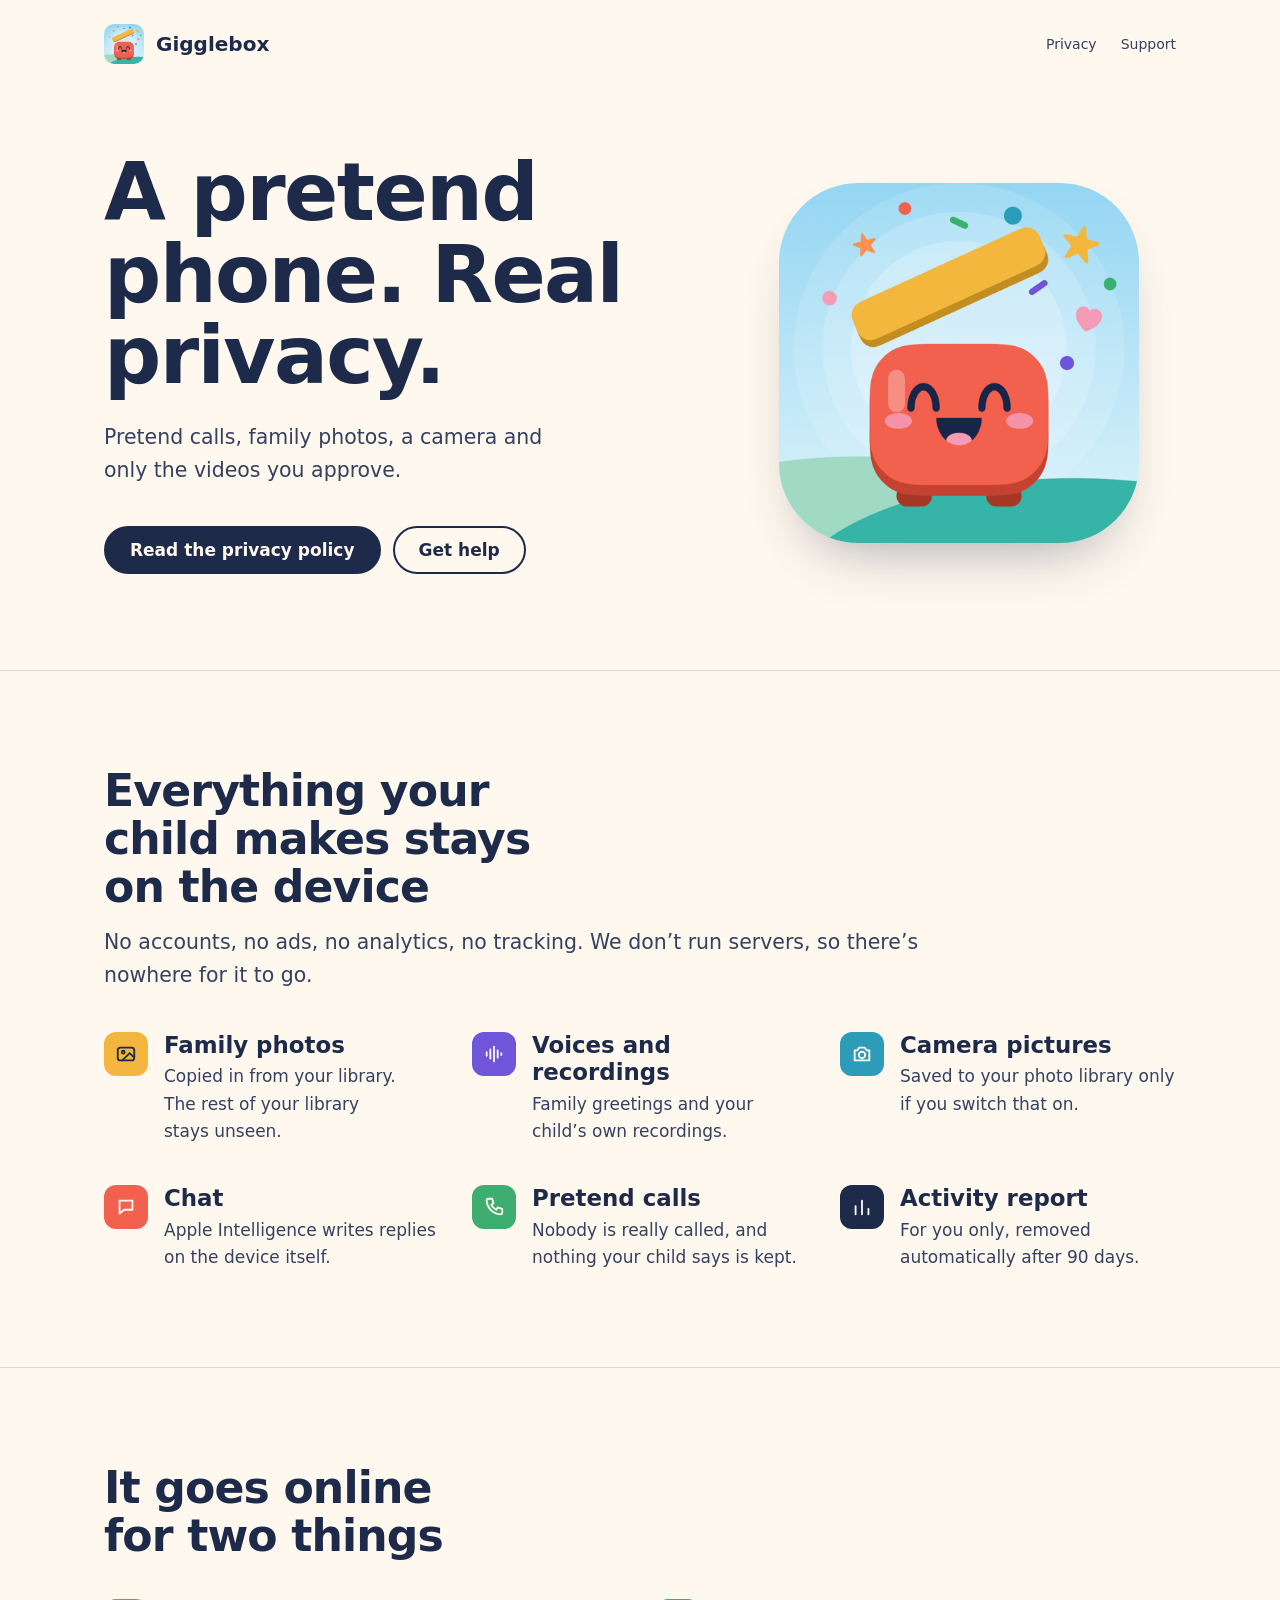
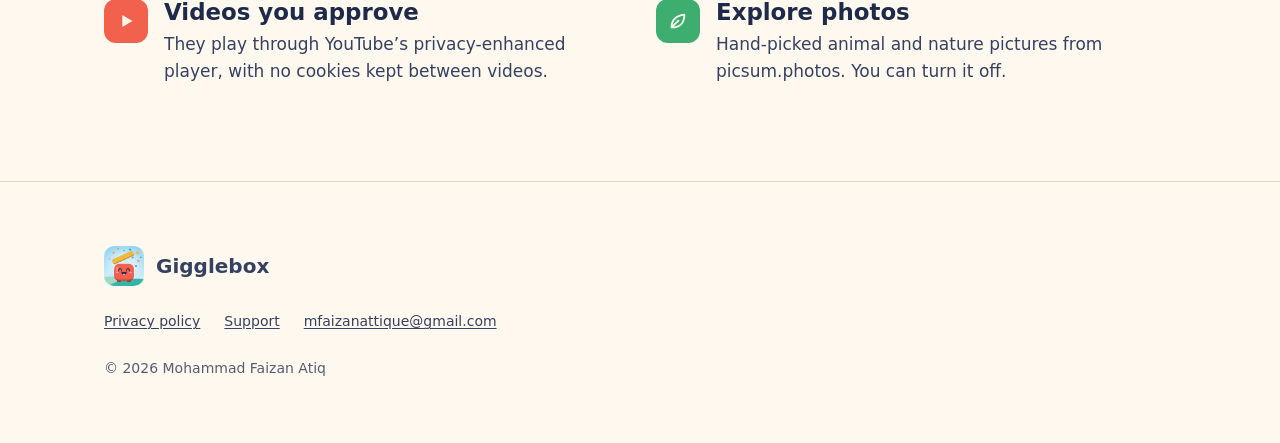
==== index.html @ 06ef29fa "Gigglebox website: home, privacy policy and support Co-authored-by: Cursor <cursoragent@cursor.com>" ====
<!DOCTYPE html>
<html lang="en">
<head>
<meta charset="utf-8">
<meta name="viewport" content="width=device-width, initial-scale=1">
<title>Gigglebox: a pretend phone for little ones, private by design</title>
<meta name="description" content="Gigglebox gives little ones pretend calls, family photos, a camera and videos you approve. No accounts, ads or tracking. Everything stays on your device.">
<link rel="icon" href="favicon.png">
<link rel="apple-touch-icon" href="apple-touch-icon.png">
<link rel="stylesheet" href="site.css">
</head>
<body>
<header class="container site-nav">
  <a class="wordmark" href="./"><img src="icon.png" alt="" width="40" height="40">Gigglebox</a>
  <nav aria-label="Main">
    <ul>
      <li><a href="privacy/">Privacy</a></li>
      <li><a href="support/">Support</a></li>
    </ul>
  </nav>
</header>

<main>
  <section class="container hero">
    <div>
      <h1>A pretend phone. Real privacy.</h1>
      <p>Pretend calls, family photos, a camera and only the videos you approve.</p>
      <div class="actions">
        <a class="button button-primary" href="privacy/">Read the privacy policy</a>
        <a class="button button-quiet" href="support/">Get help</a>
      </div>
    </div>
    <div class="hero-art"><img src="icon.png" alt="The Gigglebox app icon" width="512" height="512"></div>
  </section>

  <section class="band" aria-labelledby="stays">
    <div class="container">
      <h2 id="stays">Everything your child makes stays on the device</h2>
      <p>No accounts, no ads, no analytics, no tracking. We don’t run servers, so there’s nowhere for it to go.</p>
      <ul class="facts">
        <li><span class="chip mustard"><svg viewBox="0 0 24 24" fill="none" stroke="currentColor" stroke-width="2" stroke-linecap="round" stroke-linejoin="round" aria-hidden="true"><rect x="3" y="5" width="18" height="14" rx="3"/><circle cx="9" cy="10" r="1.6"/><path d="m21 16-5-5-8 8"/></svg></span><div><h3>Family photos</h3><p>Copied in from your library. The rest of your library stays unseen.</p></div></li>
        <li><span class="chip violet"><svg viewBox="0 0 24 24" fill="none" stroke="currentColor" stroke-width="2" stroke-linecap="round" aria-hidden="true"><path d="M4 10v4M8 7v10M12 4v16M16 8v8M20 11v2"/></svg></span><div><h3>Voices and recordings</h3><p>Family greetings and your child’s own recordings.</p></div></li>
        <li><span class="chip teal"><svg viewBox="0 0 24 24" fill="none" stroke="currentColor" stroke-width="2" stroke-linejoin="round" aria-hidden="true"><path d="M4 8h3l2-3h6l2 3h3v11H4z"/><circle cx="12" cy="13" r="3.5"/></svg></span><div><h3>Camera pictures</h3><p>Saved to your photo library only if you switch that on.</p></div></li>
        <li><span class="chip coral"><svg viewBox="0 0 24 24" fill="none" stroke="currentColor" stroke-width="2" stroke-linejoin="round" aria-hidden="true"><path d="M5 5h14v10H10l-5 4z"/></svg></span><div><h3>Chat</h3><p>Apple Intelligence writes replies on the device itself.</p></div></li>
        <li><span class="chip green"><svg viewBox="0 0 24 24" fill="none" stroke="currentColor" stroke-width="2" stroke-linejoin="round" aria-hidden="true"><path d="M6 3h4l1.5 5-2.5 1.5a11 11 0 0 0 5.5 5.5L16 12.5l5 1.5v4a2 2 0 0 1-2 2A16 16 0 0 1 4 5a2 2 0 0 1 2-2z"/></svg></span><div><h3>Pretend calls</h3><p>Nobody is really called, and nothing your child says is kept.</p></div></li>
        <li><span class="chip ink"><svg viewBox="0 0 24 24" fill="none" stroke="currentColor" stroke-width="2" stroke-linecap="round" aria-hidden="true"><path d="M5 20V11M12 20V5M19 20v-6"/></svg></span><div><h3>Activity report</h3><p>For you only, removed automatically after 90 days.</p></div></li>
      </ul>
    </div>
  </section>

  <section class="band" aria-labelledby="online">
    <div class="container">
      <h2 id="online">It goes online for two things</h2>
      <ul class="facts two">
        <li><span class="chip coral"><svg viewBox="0 0 24 24" fill="currentColor" aria-hidden="true"><path d="M8 5.5v13l11-6.5z"/></svg></span><div><h3>Videos you approve</h3><p>They play through YouTube’s privacy-enhanced player, with no cookies kept between videos.</p></div></li>
        <li><span class="chip green"><svg viewBox="0 0 24 24" fill="none" stroke="currentColor" stroke-width="2" stroke-linejoin="round" aria-hidden="true"><path d="M5 19c0-8 5-13 14-14 0 9-5 14-13 14z"/><path d="M5 19 13 11"/></svg></span><div><h3>Explore photos</h3><p>Hand-picked animal and nature pictures from picsum.photos. You can turn it off.</p></div></li>
      </ul>
    </div>
  </section>
</main>

<footer class="site-footer">
  <div class="container">
    <a class="wordmark" href="./"><img src="icon.png" alt="" width="40" height="40">Gigglebox</a>
    <ul>
      <li><a href="privacy/">Privacy policy</a></li>
      <li><a href="support/">Support</a></li>
      <li><a href="mailto:mfaizanattique@gmail.com">mfaizanattique@gmail.com</a></li>
    </ul>
    <small>© 2026 Mohammad Faizan Atiq</small>
  </div>
</footer>
</body>
</html>
---- site.css ----
/* Hallmark · shape: Letter (a short home, a long policy, a help page) · genre: playful · theme: custom (the app's own palette) · job: read the privacy policy · idea: "A kids' app that keeps the family's things on the phone, said plainly" · vibe: "warm cream, navy ink, plain-spoken, kind"
 * paper: oklch(98.2% 0.015 77.1) · accent: oklch(47.6% 0.080 171.7) · display: ui-rounded · body: system-ui · hero: the promise set big beside the app icon · nav: wordmark left, two links right · footer: wordmark over links and the contact address · imagery: the product (icon, screenshots) · signature: the two lists, what stays on the phone and what goes online
 * axes: cream/rounded/green · posture: split · contrast: pass · fold: pass · v2.0.0 */
/* Hallmark · pre-emit critique: P2 H2 E2 S2 R2 V1 · weakest: V, few pictures; the app icon carries the hero and App Store screenshots can drop into the slot later */
/* waive 47b: the brand is the app's existing palette and rounded face, not a dealt theme */
@import url("./tokens.css");
@import url("./base.css");

body { line-height: 1.6; }

.site-nav { display: flex; align-items: center; justify-content: space-between; gap: var(--space-lg); padding-block: var(--space-lg); }
.wordmark { display: inline-flex; align-items: center; gap: var(--space-sm); text-decoration: none; font-family: var(--font-display); font-weight: 800; font-size: var(--text-lg); color: var(--color-ink); }
.wordmark img { width: 40px; height: 40px; border-radius: 10px; }
.site-nav ul { display: flex; gap: var(--space-lg); list-style: none; margin: 0; padding: 0; }
.site-nav a:not(.wordmark) { text-decoration: none; color: var(--color-ink-2); font-size: var(--text-sm); padding: var(--space-xs) 0; }
.site-nav a:not(.wordmark):hover { color: var(--color-ink); text-decoration: underline; }
.site-nav a[aria-current="page"] { color: var(--color-ink); text-decoration: underline; }

.hero { display: grid; grid-template-columns: minmax(0, 7fr) minmax(0, 5fr); gap: var(--gap-columns); align-items: center; padding-block: var(--space-2xl) var(--section-gap-s); }
.hero h1 { font-size: var(--text-display); font-weight: 800; line-height: 1.02; letter-spacing: var(--tracking-display); color: var(--color-ink); }
.hero p { margin-top: var(--space-lg); font-size: var(--text-lead); color: var(--color-ink-2); max-width: 34ch; }
.hero .actions { margin-top: var(--space-xl); display: flex; flex-wrap: wrap; gap: var(--space-sm); }
.hero-art { justify-self: center; width: min(100%, 360px); aspect-ratio: 1; border-radius: 22%; overflow: hidden; box-shadow: 0 30px 60px -30px color-mix(in oklab, var(--color-ink) 45%, transparent); }
.hero-art img { width: 100%; height: 100%; object-fit: cover; }

.button { display: inline-flex; align-items: center; min-height: 48px; padding: 0 var(--space-lg); border-radius: var(--radius-pill); font-weight: 600; text-decoration: none; border: 2px solid var(--color-ink); transition: background-color var(--dur-micro) var(--ease-out), color var(--dur-micro) var(--ease-out), transform var(--dur-micro) var(--ease-out); }
.button-primary { background: var(--color-ink); color: var(--color-paper); }
.button-primary:hover { background: var(--color-ink-2); }
.button-quiet { background: transparent; color: var(--color-ink); }
.button-quiet:hover { background: var(--color-paper-2); }
.button:active { transform: translateY(1px); }
.button:focus-visible { outline: 3px solid var(--color-focus); outline-offset: 3px; }

.band { padding-block: var(--section-gap-s); border-top: var(--rule-hair) solid var(--color-rule); }
.band h2 { font-size: var(--text-section); font-weight: 800; line-height: 1.08; letter-spacing: var(--tracking-display); max-width: 18ch; }
.band > .container > p { margin-top: var(--space-md); color: var(--color-ink-2); font-size: var(--text-lead); }

.facts { margin: var(--space-xl) 0 0; padding: 0; list-style: none; display: grid; grid-template-columns: repeat(3, minmax(0, 1fr)); gap: var(--space-xl) var(--gap-columns); }
.facts.two { grid-template-columns: repeat(2, minmax(0, 1fr)); }
.facts li { display: grid; grid-template-columns: 44px minmax(0, 1fr); gap: var(--space-md); align-items: start; }
.chip { width: 44px; height: 44px; border-radius: var(--radius-chip); display: grid; place-items: center; color: var(--color-on-chip); }
.chip svg { width: 22px; height: 22px; }
.chip.coral { background: var(--color-coral); }
.chip.mustard { background: var(--color-mustard); color: var(--color-ink); }
.chip.teal { background: var(--color-teal); }
.chip.green { background: var(--color-green); }
.chip.violet { background: var(--color-violet); }
.chip.ink { background: var(--color-ink); }
.facts h3 { font-family: var(--font-display); font-size: var(--text-title); font-weight: 800; line-height: 1.2; }
.facts p { margin-top: var(--space-2xs); color: var(--color-ink-2); }

.doc { display: grid; grid-template-columns: minmax(0, 15rem) minmax(0, 1fr); gap: var(--space-2xl); padding-block: var(--space-2xl) var(--section-gap-s); }
.doc-head { grid-column: 1 / -1; }
.doc-head h1 { font-size: var(--text-display-s); font-weight: 800; line-height: 1.05; letter-spacing: var(--tracking-display); }
.doc-head p { margin-top: var(--space-sm); color: var(--color-muted); }
.toc { position: sticky; top: var(--space-lg); align-self: start; font-size: var(--text-sm); }
.toc p { font-weight: 600; margin-bottom: var(--space-xs); }
.toc ol { margin: 0; padding-left: 1.2em; display: grid; gap: var(--space-2xs); color: var(--color-muted); }
.toc a { color: var(--color-ink-2); text-decoration: none; }
.toc a:hover { color: var(--color-ink); text-decoration: underline; }
.prose { max-width: 68ch; }
.prose > * + * { margin-top: var(--space-md); }
.prose h2 { font-size: var(--text-xl); font-weight: 800; line-height: 1.2; margin-top: var(--space-2xl); scroll-margin-top: var(--space-lg); }
.prose h3 { font-size: var(--text-lg); font-weight: 700; margin-top: var(--space-xl); }
.prose ul, .prose ol { padding-left: 1.3em; display: grid; gap: var(--space-xs); }
.prose a { color: var(--color-accent); font-weight: 600; }
.prose a:hover { text-decoration-thickness: 2px; }
.prose strong { color: var(--color-ink); }
.summary { background: var(--color-paper-2); border-radius: var(--radius-card); padding: var(--space-lg) var(--space-xl); }
.summary h2 { margin-top: 0; font-size: var(--text-lg); }
.summary ul { margin-top: var(--space-sm); }
.prose table { width: 100%; border-collapse: collapse; font-size: var(--text-sm); }
.prose th, .prose td { text-align: left; vertical-align: top; padding: var(--space-sm) var(--space-sm) var(--space-sm) 0; border-bottom: var(--rule-hair) solid var(--color-rule); }
.prose th { font-weight: 600; color: var(--color-ink); }

.faq details { border-bottom: var(--rule-hair) solid var(--color-rule); padding-block: var(--space-md); }
.faq summary { cursor: pointer; font-family: var(--font-display); font-weight: 800; font-size: var(--text-title); list-style-position: outside; }
.faq summary:focus-visible { outline: 3px solid var(--color-focus); outline-offset: 4px; border-radius: 6px; }
.faq details > *:not(summary) { margin-top: var(--space-sm); color: var(--color-ink-2); }
.faq ol { padding-left: 1.3em; display: grid; gap: var(--space-2xs); }
.contact { margin-top: var(--space-2xl); background: var(--color-paper-2); border-radius: var(--radius-card); padding: var(--space-xl); }
.contact h2 { margin-top: 0; }
.contact p { margin-top: var(--space-sm); }

.site-footer { border-top: var(--rule-hair) solid var(--color-rule); padding-block: var(--space-2xl); }
.site-footer .container { display: grid; gap: var(--space-lg); }
.site-footer ul { display: flex; flex-wrap: wrap; gap: var(--space-lg); list-style: none; margin: 0; padding: 0; font-size: var(--text-sm); }
.site-footer a { color: var(--color-ink-2); }
.site-footer a:hover { color: var(--color-ink); }
.site-footer small { color: var(--color-muted); font-size: var(--text-sm); }

@media (max-width: 60rem) {
  .hero { grid-template-columns: minmax(0, 1fr); padding-top: var(--space-xl); }
  .hero-art { width: min(60%, 260px); justify-self: start; order: -1; }
  .facts { grid-template-columns: repeat(2, minmax(0, 1fr)); }
  .doc { grid-template-columns: minmax(0, 1fr); gap: var(--space-xl); }
  .toc { position: static; }
}
@media (max-width: 40rem) {
  .facts, .facts.two { grid-template-columns: minmax(0, 1fr); }
  .site-nav ul { gap: var(--space-md); }
  .summary, .contact { padding: var(--space-lg); }
}
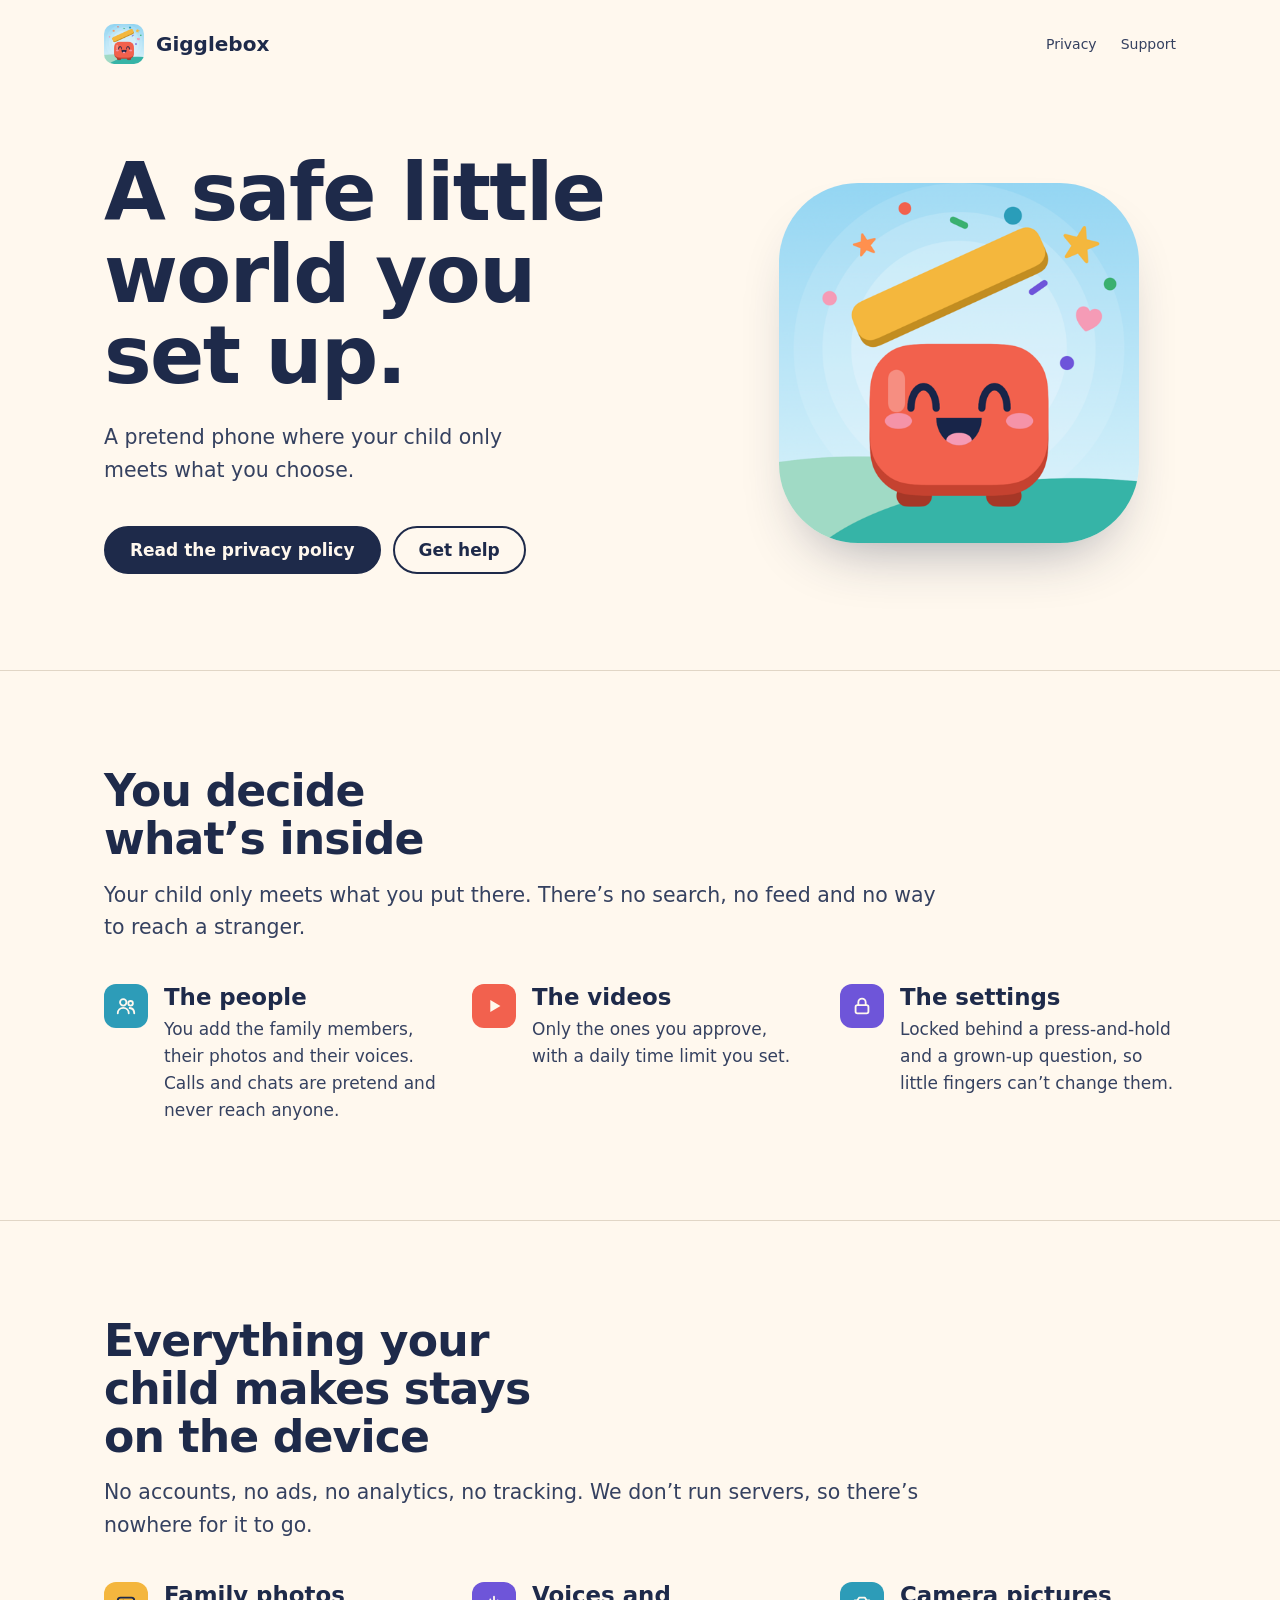
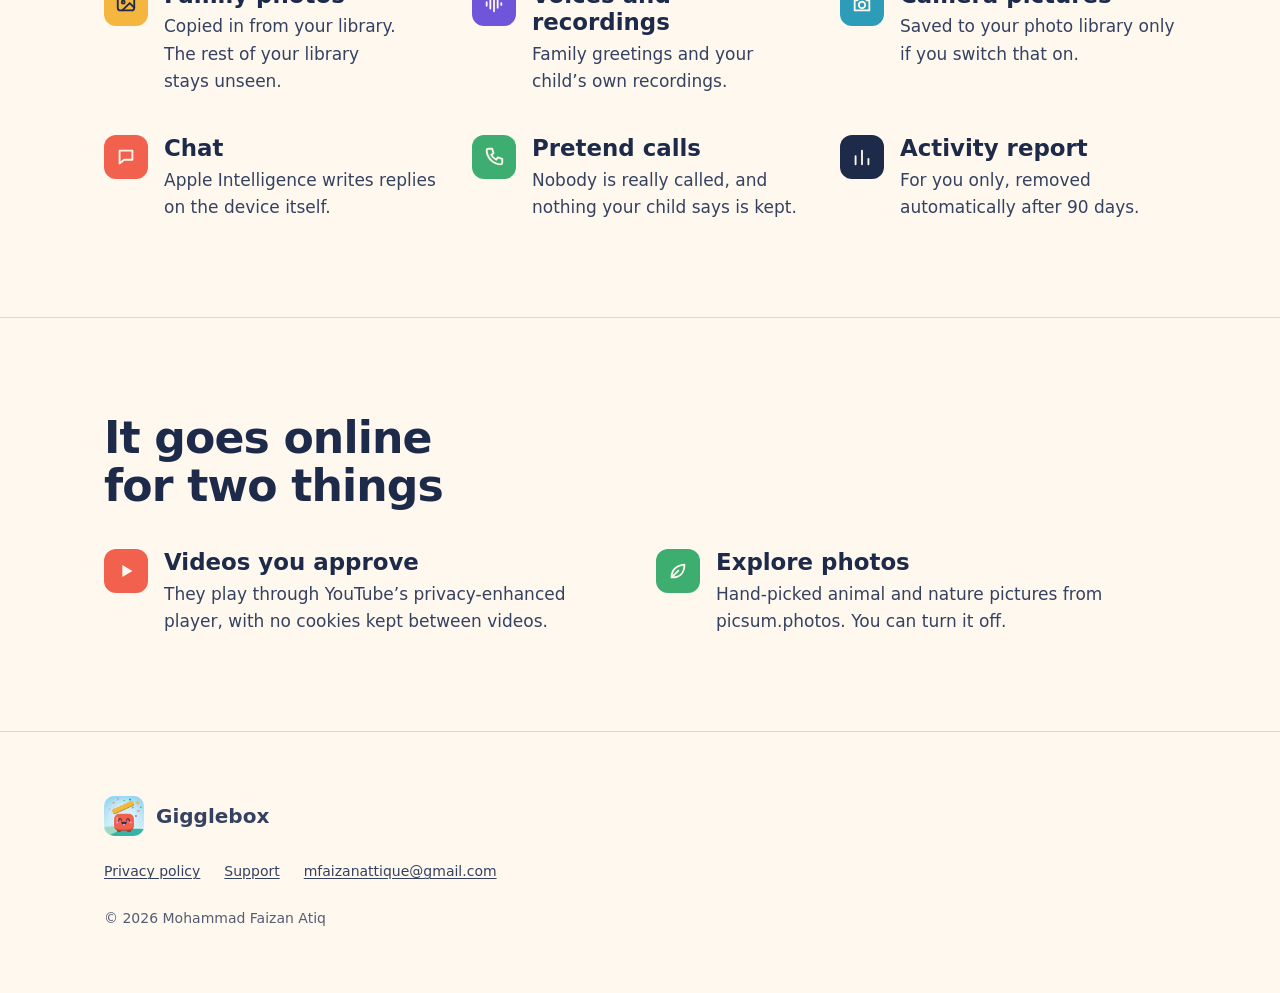
==== commit a699ded0: "Lead with the philosophy: a safe little world parents set up Co-authored-by: Cursor <cursoragent@cur" ====
--- a/index.html
+++ b/index.html
@@ -3,8 +3,8 @@
 <head>
 <meta charset="utf-8">
 <meta name="viewport" content="width=device-width, initial-scale=1">
-<title>Gigglebox: a pretend phone for little ones, private by design</title>
-<meta name="description" content="Gigglebox gives little ones pretend calls, family photos, a camera and videos you approve. No accounts, ads or tracking. Everything stays on your device.">
+<title>Gigglebox: a safe little world for kids, set up by parents</title>
+<meta name="description" content="Gigglebox is a pretend phone for little ones that parents set up: family calls, photos, a camera and only the videos you approve. No accounts, ads or tracking. Everything stays on your device.">
 <link rel="icon" href="favicon.png">
 <link rel="apple-touch-icon" href="apple-touch-icon.png">
 <link rel="stylesheet" href="site.css">
@@ -23,14 +23,26 @@
 <main>
   <section class="container hero">
     <div>
-      <h1>A pretend phone. Real privacy.</h1>
-      <p>Pretend calls, family photos, a camera and only the videos you approve.</p>
+      <h1>A safe little world you set up.</h1>
+      <p>A pretend phone where your child only meets what you choose.</p>
       <div class="actions">
         <a class="button button-primary" href="privacy/">Read the privacy policy</a>
         <a class="button button-quiet" href="support/">Get help</a>
       </div>
     </div>
     <div class="hero-art"><img src="icon.png" alt="The Gigglebox app icon" width="512" height="512"></div>
+  </section>
+
+  <section class="band" aria-labelledby="curated">
+    <div class="container">
+      <h2 id="curated">You decide what’s inside</h2>
+      <p>Your child only meets what you put there. There’s no search, no feed and no way to reach a stranger.</p>
+      <ul class="facts">
+        <li><span class="chip teal"><svg viewBox="0 0 24 24" fill="none" stroke="currentColor" stroke-width="2" stroke-linecap="round" aria-hidden="true"><circle cx="9" cy="8" r="3.5"/><path d="M3 20c0-3.5 2.7-6 6-6s6 2.5 6 6"/><circle cx="17" cy="9" r="2.5"/><path d="M16 14.2c2.9.3 5 2.5 5 5.8"/></svg></span><div><h3>The people</h3><p>You add the family members, their photos and their voices. Calls and chats are pretend and never reach anyone.</p></div></li>
+        <li><span class="chip coral"><svg viewBox="0 0 24 24" fill="currentColor" aria-hidden="true"><path d="M8 5.5v13l11-6.5z"/></svg></span><div><h3>The videos</h3><p>Only the ones you approve, with a daily time limit you set.</p></div></li>
+        <li><span class="chip violet"><svg viewBox="0 0 24 24" fill="none" stroke="currentColor" stroke-width="2" stroke-linecap="round" stroke-linejoin="round" aria-hidden="true"><rect x="5" y="11" width="14" height="9" rx="2"/><path d="M8 11V8a4 4 0 0 1 8 0v3"/></svg></span><div><h3>The settings</h3><p>Locked behind a press-and-hold and a grown-up question, so little fingers can’t change them.</p></div></li>
+      </ul>
+    </div>
   </section>
 
   <section class="band" aria-labelledby="stays">
